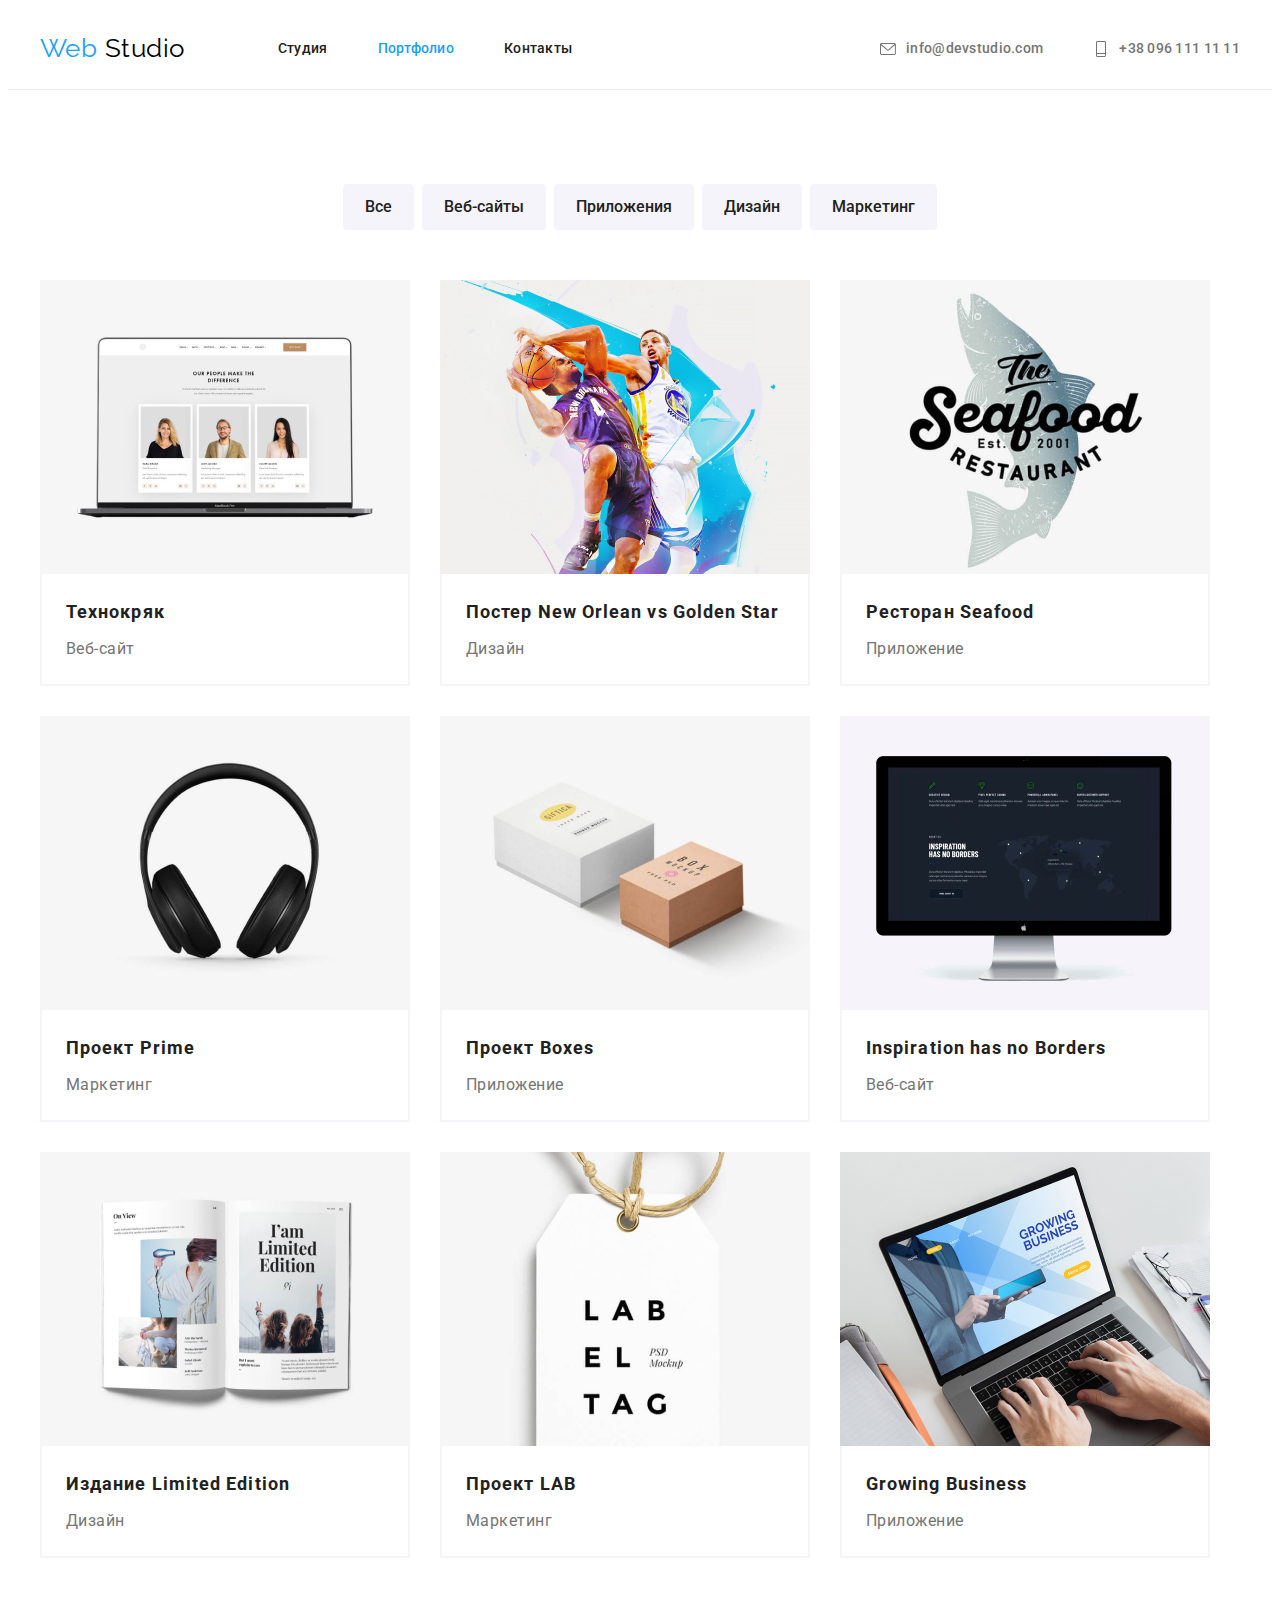
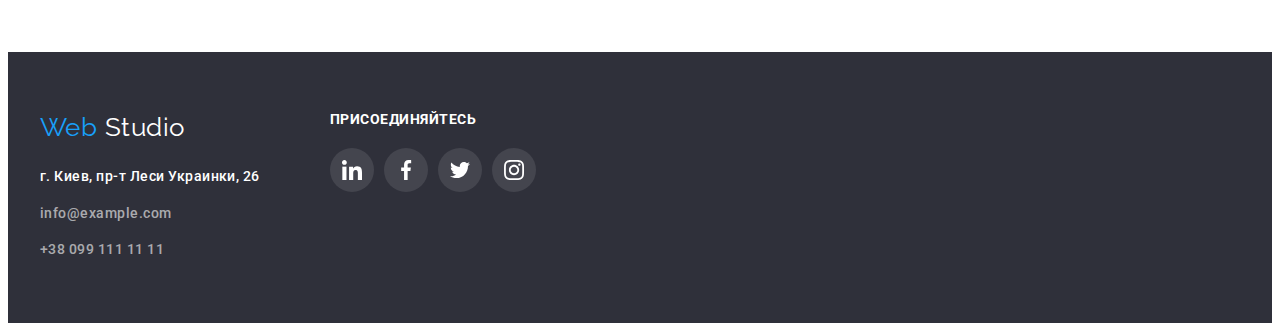
==== portfolio.html @ 3218a9df "copied home work4" ====
<!DOCTYPE html>
<html lang="ru">

<head>
    <meta charset="UTF-8" />
    <meta http-equiv="X-UA-Compatible" content="IE=edge" />
    <meta name="viewport" content="width=device-width, initial-scale=1.0" />
    <title>portfolio</title>
    <link rel="preconnect" href="https://fonts.googleapis.com">
    <link rel="preconnect" href="https://fonts.gstatic.com" crossorigin>
    <link
        href="https://fonts.googleapis.com/css2?family=Montserrat:wght@400;700&family=Raleway:wght@700&family=Roboto:wght@400;500;700;900&display=swap"
        rel="stylesheet">
    <link rel="stylesheet" href="https://cdnjs.cloudflare.com/ajax/libs/modern-normalize/1.1.0/modern-normalize.min.css"
        integrity="sha512-wpPYUAdjBVSE4KJnH1VR1HeZfpl1ub8YT/NKx4PuQ5NmX2tKuGu6U/JRp5y+Y8XG2tV+wKQpNHVUX03MfMFn9Q=="
        crossorigin="anonymous" referrerpolicy="no-referrer" />
    <link rel="stylesheet" href="./css/styles.css" />
</head>

<body>
    <header class="header">
        <div class="container header-container">
            <nav class="navigation">
                <a href="#" class="header-logo logo">
                    <span class="header-logo-primary">Web</span>
                    <span class="header-logo-secondary">Studio</span>
                </a>
                <ul class="header-navigation list">
                <li class="navigation-item"><a href="./index.html" class="header-link">Студия</a></li>
                <li class="navigation-item"><a href="#" class="header-link current">Портфолио</a></li>
                <li class="navigation-item"><a href="#" class="header-link">Контакты</a></li>
            </ul>
            </nav>
            <ul class="header-kontakt list">
                <li class="header-item header-item-mail"><a href="mailto:info@devstudio.com" class="header-link-mail">
                        <svg class="icon-letter" width="16" height="16">
                            <use href="./images/icons.svg#icon-letter"></use>
                        </svg>
                        info@devstudio.com</a>
                </li>
                <li class="header-item header-item-tel"><a href="tel:+380961111111" class="header-link-tel">
                        <svg class="icon-letter" width="16" height="16">
                            <use href="./images/icons.svg#icon-smartphone"></use>
                        </svg>
                        +38 096 111 11 11</a>
                </li>
            </ul>
        </div>
    </header>

    <main class="portfolio-main">
        <section class="portfolio-gallery">
            <div class="container portfolio">
            <h1 hidden class="portfolio-filtr-title hidden">Фильтр</h1>
            <ul class="portfolio-filtr-list list">
                <li class="portfolio-filtr-item">
                    <button type="button" class="portfolio-filtr-btn">Все</button>
                </li>
                <li class="portfolio-filtr-item">
                    <button type="button" class="portfolio-filtr-btn">Веб-сайты</button>
                </li>
                <li class="portfolio-filtr-item">
                    <button type="button" class="portfolio-filtr-btn">Приложения</button>
                </li>
                <li class="portfolio-filtr-item">
                    <button type="button" class="portfolio-filtr-btn">Дизайн</button>
                </li>
                <li class="portfolio-filtr-item">
                    <button type="button" class="portfolio-filtr-btn">Маркетинг</button>
                </li>
            </ul>
            <h2 hidden class="portfolio-gallery-title hidden">Наши проекты</h2>
            <ul class="portfolio-gallery-list list">
                <li class="portfolio-gallery-item">
                    <a class="card" href="#" >
                    <img class="portfolio-gallery-card" src="./images/card1.jpg" alt="нутбук с карточками" width="370" height="294" />
                    <div class="gallery-card-name">
                    <h3 class="portfolio-gallery-name">Технокряк</h3>
                    <p class="portfolio-gallery-speciality">Веб-сайт</p>
                    </div>
                    </a>
                </li>
                <li class="portfolio-gallery-item">
                    <a class="card" href="#" >
                    <img class="portfolio-gallery-card" src="./images/card2.jpg" alt="баскетболисты" width="370" height="294" />
                    <div class="gallery-card-name">
                    <h3 class="portfolio-gallery-name">Постер New Orlean vs Golden Star</h3>
                    <p class="portfolio-gallery-speciality">Дизайн</p>
                    </div>
                    </a>
                </li>
                <li class="portfolio-gallery-item">
                    <a class="card" href="#" >
                    <img class="portfolio-gallery-card" src="./images/card3.jpg" alt="логотип ресторана" width="370" height="294" />
                    <div class="gallery-card-name">
                    <h3 class="portfolio-gallery-name">Ресторан Seafood</h3>
                    <p class="portfolio-gallery-speciality">Приложение</p>
                    </div>
                    </a>
                </li>
                <li class="portfolio-gallery-item">
                    <a class="card" href="#" >
                    <img class="portfolio-gallery-card" src="./images/card4.jpg" alt="наушники" width="370" height="294" />
                    <div class="gallery-card-name">
                    <h3 class="portfolio-gallery-name">Проект Prime</h3>
                    <p class="portfolio-gallery-speciality">Маркетинг</p>
                    </div>
                    </a>
                </li>
                <li class="portfolio-gallery-item">
                    <a class="card" href="#" >
                    <img class="portfolio-gallery-card" src="./images/card5.jpg" alt="коробки" width="370" height="294" />
                    <div class="gallery-card-name">
                    <h3 class="portfolio-gallery-name">Проект Boxes</h3>
                    <p class="portfolio-gallery-speciality">Приложение</p>
                    </div>
                    </a>
                </li>
                <li class="portfolio-gallery-item">
                    <a class="card" href="#" >
                    <img class="portfolio-gallery-card" src="./images/card6.jpg" alt="монитор" width="370" height="294" />
                    <div class="gallery-card-name">
                    <h3 class="portfolio-gallery-name">Inspiration has no Borders</h3>
                    <p class="portfolio-gallery-speciality">Веб-сайт</p>
                    </div>
                    </a>
                </li>
                <li class="portfolio-gallery-item">
                    <a class="card" href="#" >
                    <img class="portfolio-gallery-card" src="./images/card7.jpg" alt="открытая книга" width="370" height="294" />
                    <div class="gallery-card-name">
                    <h3 class="portfolio-gallery-name">Издание Limited Edition</h3>
                    <p class="portfolio-gallery-speciality">Дизайн</p>
                    </div>
                    </a>
                </li>
                <li class="portfolio-gallery-item">
                    <a class="card" href="#">
                    <img class="portfolio-gallery-card" src="./images/card8.jpg" alt="ярлык на нитке" width="370" height="294" />
                    <div class="gallery-card-name">
                    <h3 class="portfolio-gallery-name">Проект LAB</h3>
                    <p class="portfolio-gallery-speciality">Маркетинг</p>
                    </div>
                    </a>
                </li>
                <li class="portfolio-gallery-item">
                    <a class="card" href="#">
                    <img class="portfolio-gallery-card" src="./images/card9.jpg" alt="ноутбук" width="370" height="294" />
                    <div class="gallery-card-name">
                    <h3 class="portfolio-gallery-name">Growing Business</h3>
                    <p class="portfolio-gallery-speciality">Приложение</p>
                    </div>
                    </a>
                </li>
            </ul>
            </div>
        </section>
    </main>


    <footer class="footer">
        <div class="container footer-container">
            <div class="footer-left">
            <a href="#" class="footer-logo logo">
                <span class="footer-logo-primary">Web</span>
                <span class="footer-logo-secondary">Studio</span>
            </a>
            <address class="address">
                <ul class="footer-kontakt list">
                    <li class="footer-item footer-item-addr">
                    <a href="https://goo.gl/maps/4J9tfY7MrZonfXUK9" class="footer-link-addr" target="_blank"
                        rel="noopener noreferrer nofollow">г. Киев, пр-т Леси Украинки, 26</a>
                    </li>
                    <li class="footer-item footer-item-mail"><a href="mailto:info@example.com" class="footer-link-mail">info@example.com</a>
                    </li>
                    <li class="footer-item footer-item-tel"><a href="tel:+380991111111" class="footer-link-tel">+38 099 111 11 11</a>
                    </li>
                </ul>
            </address>
        </div>

        <div class="footer-links">
            <h2 class="footer-link-title">присоединяйтесь</h2>
            <ul class="footer-link-list list">
                <li class="footer-link-item">
                    <a class="footer-link-icon" href="#">
                        <svg class="link-icon-svg footer-link-icon-svg">
                            <use href="./images/icons.svg#icon-instagram"></use>
                        </svg>
                    </a>
                </li>
                <li class="footer-link-item">
                    <a class="footer-link-icon" href="#">
                        <svg class="link-icon-svg footer-link-icon-svg">
                            <use href="./images/icons.svg#icon-twitter"></use>
                        </svg>
                    </a>
                </li>
                <li class="footer-link-item">
                    <a class="footer-link-icon" href="#">
                        <svg class="link-icon-svg footer-link-icon-svg">
                            <use href="./images/icons.svg#icon-facebook"></use>
                        </svg>
                    </a>
                </li>
                <li class="footer-link-item">
                    <a class="footer-link-icon" href="#">
                        <svg class="link-icon-svg footer-link-icon-svg">
                            <use href="./images/icons.svg#icon-linkedin"></use>
                        </svg>
                    </a>
                </li>
            </ul>
        </div>
    </footer>
</body>

</html>
---- css/styles.css ----
/* цвет основного фона #E5E5E5; */
/* цвет дополнительного фона #2F303A; */
/* цвет белого фона #FFFFFF; */

/* цвет акцента #2196F3 */
/* цвет основного логотипа #000000 */
/* цвет дополнительного логотипа #FFFFFF */

/* цвет текста #000000 */
/* цвет белого текста #000000 */
/* цвет текста заглавий #212121 */
/* цвет текста "контактов header" rgba(117, 117, 117, 1) */
/* цвет текста "контактов footer" rgba(255, 255, 255, 0.6) */

/* цколичество карточек в ряду галереи -3 */

/* --------------------------------------------- Переменные --------------------------------------------------*/
:root {
  --background-primary-color: #e5e5e5;
  --background-secondary-color: #2f303a;
  --background-wheit-color: #ffffff;

  --accent-color: #18a0fb;
  --logo-primary-text-color: #000000;
  --logo-secondary-text-color: #ffffff;

  --primary-text-color: #757575;
  --primary-white-color: #ffffff;
  --title-text-color: #212121;
  --text-kontact-header: rgba(117, 117, 117, 1);
  --text-kontact-footer: rgba(255, 255, 255, 0.6);

  --number-in-a-row: 3;
}

h1,
h2,
h3,
h4,
h5,
h6,
p {
  margin: 0;
}

ul {
  margin: 0;
  padding: 0;
}

img {
  display: block;
  max-width: 100%;
}

button {
  cursor: pointer;
  border-radius: 4px;
}

body {
  background-color: #ffffff;
  font-family: Roboto, sans-serif;
  color: var(--primary-text-color);

  font-size: 16px;
  line-height: 1.67;
  letter-spacing: 0.03em;
}

a {
  text-decoration: none;
}

.container {
  width: 1200px;
  padding-left: 15px;
  padding-right: 15px;
  margin: 0 auto;
}

.list {
  list-style: none;
}
.hero-title,
.about-title {
  text-transform: uppercase;
}

.hidden {
  position: absolute;
  white-space: nowrap;
  width: 1px;
  height: 1px;
  overflow: hidden;
  border: 0;
  padding: 0;
  clip: rect(0 0 0 0);
  clip-path: inset(50%);
  margin: -1px;
}

.logo {
  font-family: Raleway, csans-serif;
  color: var(--accent-color);
  font-size: 26px;
  line-height: 1.2;
  text-decoration: none;
}

/* ---------------------------------- header - section ------------------------------------*/

.header {
  padding-top: 25px;
  padding-bottom: 25px;
  border-bottom: 1px solid #ececec;
}

.header-container {
  display: flex;
  align-items: center;
}

.navigation {
  display: flex;
}

.header-logo {
  margin-right: 93px;
}

.header-logo-secondary {
  color: var(--logo-primary-text-color);
}

.header-navigation {
  display: flex;
  align-items: center;
}

.navigation-item + .navigation-item {
  margin-left: 50px;
}

.header-kontakt {
  display: flex;
  margin-left: auto;
  align-items: center;
}

.header-item:not(:last-child) {
  margin-right: 50px;
}

.icon-letter {
  margin-right: 10px;
  fill: currentColor;
}

.navigation-item,
.header-link-mail,
.header-link-tel {
  font-weight: 500;
  font-size: 14px;
  line-height: 1.14;
  letter-spacing: 0.02em;
  text-decoration: none;
}

.header-link {
  color: var(--title-text-color);
  display: flex;
  align-items: center;
}

.current {
  color: var(--accent-color);
}

.header-link-mail,
.header-link-tel {
  list-style: none;
  color: var(--text-kontact-header);
  display: flex;
  align-items: center;
}

.header-link:hover,
.header-link:focus,
.header-link-mail:hover,
.header-link-mail:focus,
.header-link-tel:hover,
.header-link-tel:focus {
  color: var(--accent-color);
}
/* ----------------------------------main - section --------------------------------*/
.main-container {
  display: flex;
  flex-direction: column;
  justify-content: center;
}
/* ----------------------------------hero - section --------------------------------*/

.hero {
  padding-top: 200px;
  padding-bottom: 200px;
  background-color: var(--background-secondary-color);
  text-align: center;

  margin-left: auto;
  margin-right: auto;
  background-image: linear-gradient(
      to right,
      rgba(47, 48, 58, 0.4),
      rgba(47, 48, 58, 0.4)
    ),
    url(../images/hero-bg.jpg);
  background-size: cover; /**/
  max-width: 1600px; /**/
  background-repeat: no-repeat;
  background-position: center;
}

.hero-container {
  color: var(--primary-white-color);
  letter-spacing: 0.06em;
}

.hero-title {
  width: 696px;
  margin: 0 auto 30px;
  font-family: inherit;

  font-weight: 900;
  font-size: 44px;
  line-height: 1.36;
  letter-spacing: 0.06em;
}

.hero-btn {
  /*display: block;
  margin: 0 auto;*/

  padding-top: 10px;
  padding-bottom: 10px;
  padding-left: 32px;
  padding-right: 32px;
  background-color: var(--accent-color);
  font-family: inherit;
  text-align: center;

  border: none;
  color: var(--primary-white-color);
}

/* ----------------------------------about - section --------------------------------*/

.about {
  padding-top: 94px;
}

.about-list {
  display: flex;
}

.about-item {
  width: 270px;
}

.about-item + .about-item {
  margin-left: 30px;
}

.about-title {
  color: var(--title-text-color);
  font-weight: 700;
  font-size: 14px;
  line-height: 1.14;
  margin-bottom: 10px;
}

.about-after-title {
  color: var(--primary-text-color);
  font-size: 14px;
  line-height: 1.71;
}

.about-background {
  display: flex;
  width: 270px;
  height: 120px;
  justify-content: center;
  align-items: center;
  background-color: #f5f4fa;
  border-radius: 4px;
  margin-bottom: 30px;
}

.about-icon {
  width: 70px;
  height: 70px;
}

/* ----------------------------------field - section --------------------------------*/

.field {
  padding-top: 94px;
  padding-bottom: 94px;
}

.field-title {
  color: var(--title-text-color);
  font-size: 36px;
  line-height: 1.16;
  text-align: center;
  margin-bottom: 50px;
}

.field-list {
  display: flex;
  justify-content: space-between;
  flex-wrap: wrap;
}

/* ----------------------------------person-comand - section --------------------------------*/

.person-comand {
  padding-top: 94px;
  padding-bottom: 94px;
  background-color: #f5f4fa;
  justify-content: center;
}

.person-comand-title {
  color: var(--title-text-color);
  font-size: 36px;
  line-height: 1.16;
  text-align: center;
  margin-bottom: 50px;
}

.person-comand-list {
  display: flex;
  justify-content: space-between;
  flex-wrap: wrap;
}

.person-comand-item {
  font-size: 16px;
  line-height: 1.19;
  width: calc(100% / 4-30px);
  justify-content: center;
  background: var(--background-wheit-color);
  box-shadow: 0px 1px 3px rgba(0, 0, 0, 0.12), 0px 1px 1px rgba(0, 0, 0, 0.14),
    0px 2px 1px rgba(0, 0, 0, 0.2);
  border-radius: 0px 0px 4px 4px;
}

.person {
  text-align: center;
  padding-top: 30px;
  padding-bottom: 30px;
}

.person-name {
  text-align: center;
  color: var(--title-text-color);
  font-weight: 500;
  margin-bottom: 10px;
}

.person-speciality {
  text-align: center;
  color: var(-primary-text-color);
  margin-bottom: 16px;
}
.link-list {
  display: flex;
  justify-content: center;
}

.link-item {
  display: flex;
  height: 44px;
  width: 44px;
}

.link-icon {
  height: 100%;
  width: 100%;
  border-radius: 50%;
  justify-content: center;
  align-items: center;
}

.link-item + .link-item {
  margin-left: 10px;
}

.link-icon-svg {
  width: 44px;
  height: 44px;
  fill: #afb1b8;
}

.link-icon:hover,
.link-icon:focus {
  background-color: var(--accent-color);
}
.link-icon:hover .link-icon-svg,
.link-icon:focus .link-icon-svg {
  fill: var(--background-wheit-color);
}
/* ----------------------------------clients - section --------------------------------*/

.clients {
  padding-top: 94px;
  padding-bottom: 94px;
  justify-content: center;
}

.clients-title {
  color: var(--title-text-color);
  font-size: 36px;
  line-height: 1.16;
  text-align: center;
  margin-bottom: 50px;
}

.clients-list {
  display: flex;
  justify-content: space-between;
}

.clients-item {
  display: flex;
  width: 170px;
  height: 92px;
}

.clients-icon {
  display: flex;
  width: 100%;
  height: 100%;
  border: 1px solid #afb1b8;
  border-radius: 4px;
  justify-content: center;
  align-items: center;
}

.clients-icon-svg {
  width: 106px;
  height: 60px;
  fill: #afb1b8;
}

.clients-icon:hover,
.clients-icon:focus {
  border: 1px solid var(--accent-color);
}

.clients-icon:hover .clients-icon-svg,
.clients-icon:focus .clients-icon-svg {
  fill: var(--accent-color);
}

/* ------------------------portfolio-gallery - section --------------------------------*/

.portfolio-gallery {
  padding-top: 94px;
  padding-bottom: 94px;
}

.portfolio-filtr-list {
  display: flex;
  margin-bottom: 50px;
  justify-content: center;
}

.portfolio-filtr-item {
  display: flex;
}

.portfolio-filtr-btn {
  background-color: #f5f4fa;
  padding-top: 10px;
  padding-bottom: 10px;
  padding-left: 22px;
  padding-right: 22px;
  border: none;

  font-family: inherit;
  font-weight: 500;
  font-size: 16px;
  line-height: 1.62;
  text-align: center;

  color: var(--title-text-color);
  cursor: pointer;
}

.portfolio-filtr-btn:hover,
.portfolio-filtr-btn:focus {
  box-shadow: 0px 3px 1px rgba(0, 0, 0, 0.1), 0px 1px 2px rgba(0, 0, 0, 0.08),
    0px 2px 2px rgba(0, 0, 0, 0.12);
}

.portfolio-filtr-item + .portfolio-filtr-item {
  margin-left: 8px;
}

.portfolio-filtr-btn:hover,
.portfolio-filtr-btn:focus {
  color: #ffffff;
  background-color: var(--accent-color);
}

/* ------------------------portfolio-gallery-list - section --------------------------*/

.portfolio-gallery-list {
  display: flex;
  flex-wrap: wrap;
  margin-top: -30px;
  margin-left: -30px;
}

.portfolio-gallery-item {
  width: calc(100% / var(--number-in-a-row)-30px);
  margin-top: 30px;
  margin-left: 30px;
  box-sizing: border-box;
}

.card {
  display: block;
}

.card:hover,
.card:focus {
  box-shadow: 0px 1px 1px rgba(0, 0, 0, 0.12), 0px 4px 4px rgba(0, 0, 0, 0.06),
    1px 4px 6px rgba(0, 0, 0, 0.16);
}

.gallery-card-name {
  padding-top: 20px;
  padding-bottom: 20px;
  padding-left: 24px;
  padding-right: 24px;
  border-left: 2px solid #f5f4fa;
  border-right: 2px solid #f5f4fa;
  border-bottom: 2px solid #f5f4fa;
}

.portfolio-gallery-name {
  font-weight: 700;
  font-size: 18px;
  line-height: 2;
  letter-spacing: 0.06em;
  /*text-align: center;*/
  margin-bottom: 4px;
  color: var(--title-text-color);
}

.portfolio-gallery-speciality {
  line-height: 1.87;
  /*text-align: center;*/
  color: var(--primary-text-color);
}

/* ------------------------.footer-logo - section --------------------------------*/

.footer {
  background-color: var(--background-secondary-color);
  padding-top: 60px;
  padding-bottom: 60px;
}

.footer-container {
  display: flex;
}
/* -------logo--------*/

.footer-left {
  display: block;
}

.footer-logo {
  display: block;
  margin-bottom: 20px;
}

.footer-item:not(:last-child) {
  margin-bottom: 10px;
}

/* ------address-------*/

/*.address {
   display: flex;
}*/

.footer-logo-secondary {
  color: var(--logo-secondary-text-color);
}

.footer-link-addr,
.footer-link-mail,
.footer-link-tel {
  text-decoration: none;
  font-style: normal;
  font-size: 14px;
  line-height: 1.71;
  font-weight: 500;
}

.footer-link-addr {
  color: var(--logo-secondary-text-color);
}

.footer-link-mail,
.footer-link-tel {
  color: var(--text-kontact-footer);
}

/* ------connect-------*/

.footer-links {
  align-items: baseline;
  margin-left: 70px;
}

.footer-link-title {
  margin-bottom: 20px;

  font-size: 14px;
  line-height: 1.14;
  text-transform: uppercase;
  color: var(--background-wheit-color);
}

.footer-link-list {
  display: flex;
  justify-content: center;
}

.footer-link-item {
  display: flex;
  height: 44px;
  width: 44px;
}

.footer-link-icon {
  height: 100%;
  width: 100%;
  border-radius: 50%;
  justify-content: center;
  align-items: center;
  background-color: rgba(255, 255, 255, 0.1);
}

.footer-link-item + .footer-link-item {
  margin-left: 10px;
}

.footer-link-icon-svg {
  width: 44px;
  height: 44px;
  fill: var(--background-wheit-color);
}

.footer-link-icon:hover,
.footer-link-icon:focus {
  background-color: var(--accent-color);
}
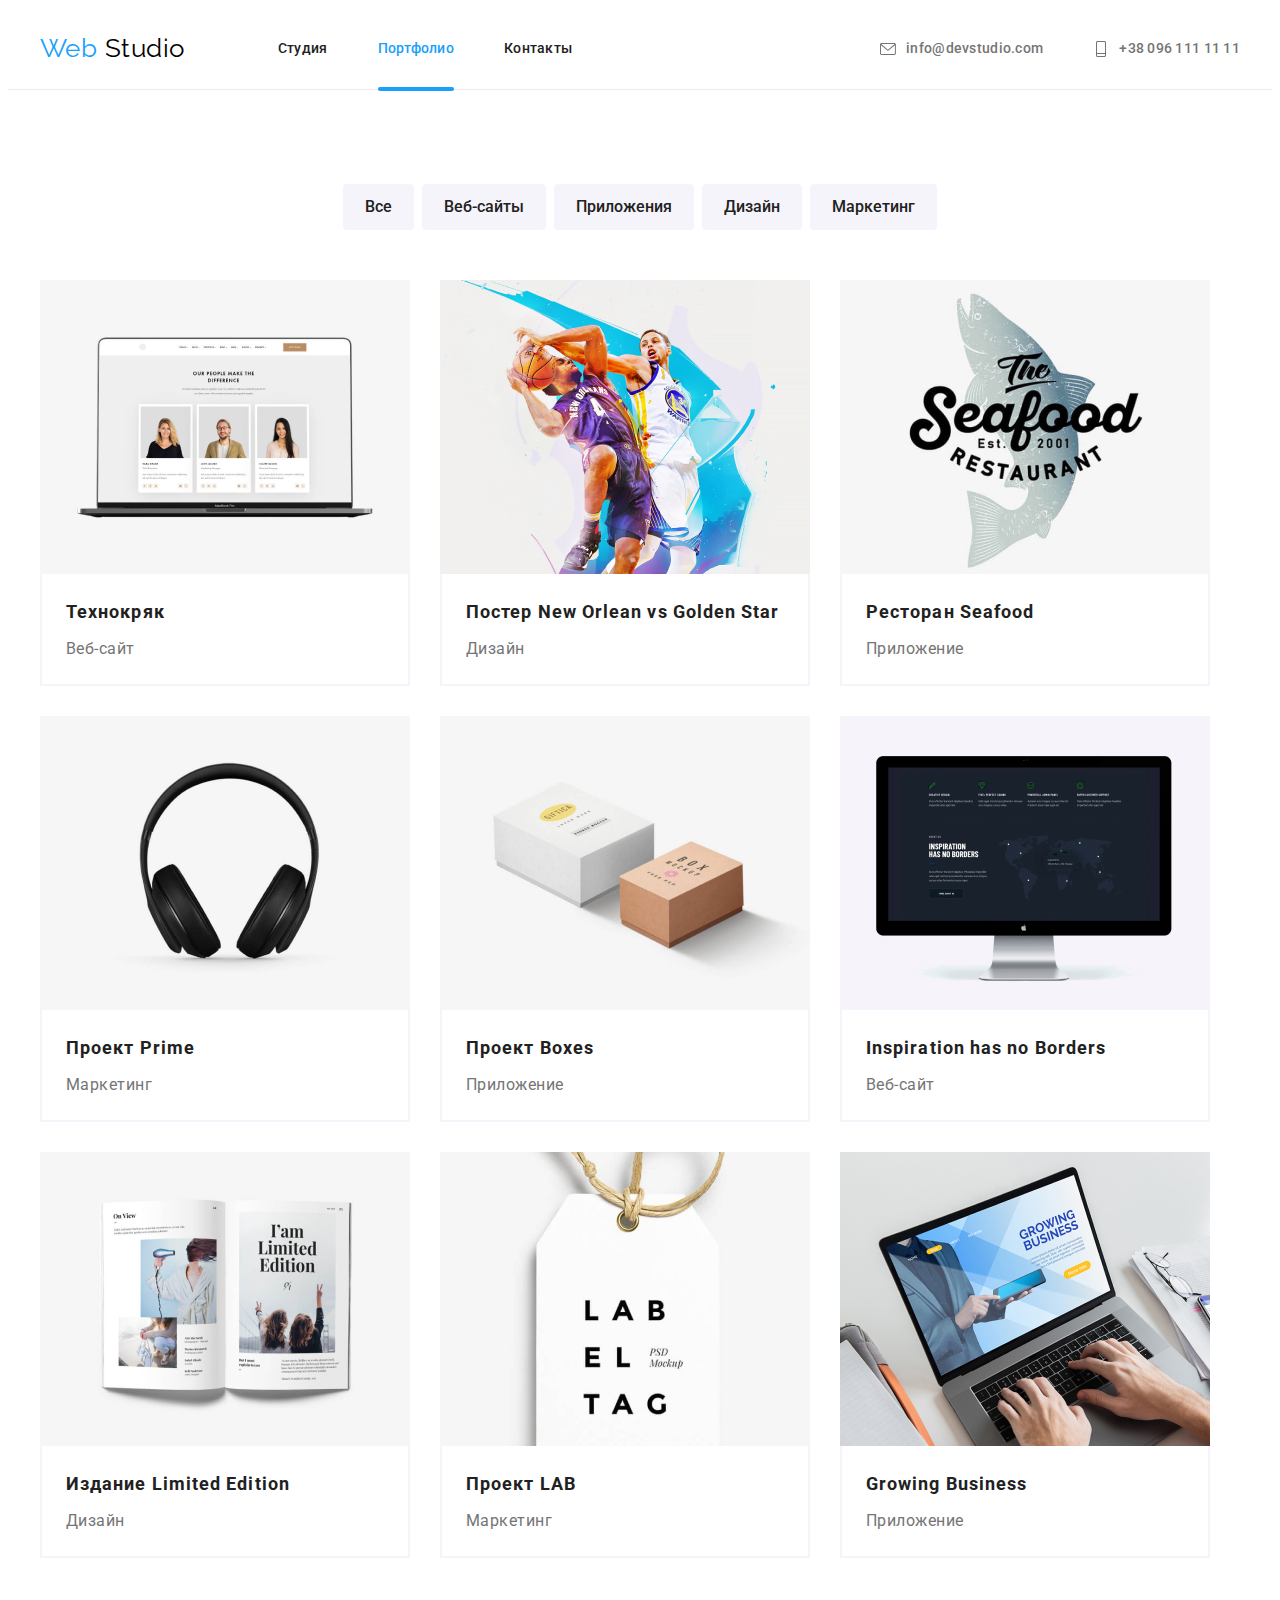
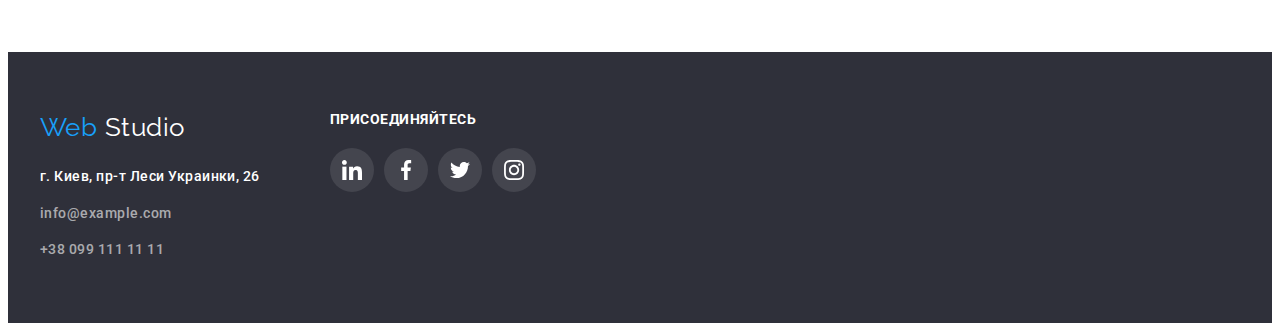
==== commit eda2d86a: "edit Home Work 5" ====
--- a/portfolio.html
+++ b/portfolio.html
@@ -21,7 +21,7 @@
     <header class="header">
         <div class="container header-container">
             <nav class="navigation">
-                <a href="#" class="header-logo logo">
+                <a href="./index.html" class="header-logo logo">
                     <span class="header-logo-primary">Web</span>
                     <span class="header-logo-secondary">Studio</span>
                 </a>
@@ -73,7 +73,13 @@
             <ul class="portfolio-gallery-list list">
                 <li class="portfolio-gallery-item">
                     <a class="card" href="#" >
-                    <img class="portfolio-gallery-card" src="./images/card1.jpg" alt="нутбук с карточками" width="370" height="294" />
+                        <div class="portfolio-gallery-card-wrap">
+                            <img class="portfolio-gallery-card" src="./images/card1.jpg" alt="нутбук с карточками" width="370" height="294" />
+                            <p class="portfolio-gallery-card-overley">
+                            Технокряк это современная площадка распространения коронавируса. Компании используют эту платформу для цифрового
+                            шпионажа и атак на защищённые сервера конкурентов.
+                            </p>
+                        </div>
                     <div class="gallery-card-name">
                     <h3 class="portfolio-gallery-name">Технокряк</h3>
                     <p class="portfolio-gallery-speciality">Веб-сайт</p>
@@ -82,7 +88,13 @@
                 </li>
                 <li class="portfolio-gallery-item">
                     <a class="card" href="#" >
-                    <img class="portfolio-gallery-card" src="./images/card2.jpg" alt="баскетболисты" width="370" height="294" />
+                        <div class="portfolio-gallery-card-wrap">
+                            <img class="portfolio-gallery-card" src="./images/card2.jpg" alt="баскетболисты" width="370" height="294" />
+                            <p class="portfolio-gallery-card-overley">
+                            Технокряк это современная площадка распространения коронавируса. Компании используют эту платформу для цифрового
+                            шпионажа и атак на защищённые сервера конкурентов.
+                            </p>
+                        </div>
                     <div class="gallery-card-name">
                     <h3 class="portfolio-gallery-name">Постер New Orlean vs Golden Star</h3>
                     <p class="portfolio-gallery-speciality">Дизайн</p>
@@ -91,7 +103,13 @@
                 </li>
                 <li class="portfolio-gallery-item">
                     <a class="card" href="#" >
-                    <img class="portfolio-gallery-card" src="./images/card3.jpg" alt="логотип ресторана" width="370" height="294" />
+                        <div class="portfolio-gallery-card-wrap">
+                            <img class="portfolio-gallery-card" src="./images/card3.jpg" alt="логотип ресторана" width="370" height="294" />
+                            <p class="portfolio-gallery-card-overley">
+                            Технокряк это современная площадка распространения коронавируса. Компании используют эту платформу для цифрового
+                            шпионажа и атак на защищённые сервера конкурентов.
+                            </p>
+                        </div>
                     <div class="gallery-card-name">
                     <h3 class="portfolio-gallery-name">Ресторан Seafood</h3>
                     <p class="portfolio-gallery-speciality">Приложение</p>
@@ -100,7 +118,13 @@
                 </li>
                 <li class="portfolio-gallery-item">
                     <a class="card" href="#" >
-                    <img class="portfolio-gallery-card" src="./images/card4.jpg" alt="наушники" width="370" height="294" />
+                        <div class="portfolio-gallery-card-wrap">
+                            <img class="portfolio-gallery-card" src="./images/card4.jpg" alt="наушники" width="370" height="294" />
+                            <p class="portfolio-gallery-card-overley">
+                            Технокряк это современная площадка распространения коронавируса. Компании используют эту платформу для цифрового
+                            шпионажа и атак на защищённые сервера конкурентов.
+                            </p>
+                        </div>
                     <div class="gallery-card-name">
                     <h3 class="portfolio-gallery-name">Проект Prime</h3>
                     <p class="portfolio-gallery-speciality">Маркетинг</p>
@@ -109,7 +133,13 @@
                 </li>
                 <li class="portfolio-gallery-item">
                     <a class="card" href="#" >
-                    <img class="portfolio-gallery-card" src="./images/card5.jpg" alt="коробки" width="370" height="294" />
+                        <div class="portfolio-gallery-card-wrap">
+                            <img class="portfolio-gallery-card" src="./images/card5.jpg" alt="коробки" width="370" height="294" />
+                            <p class="portfolio-gallery-card-overley">
+                            Технокряк это современная площадка распространения коронавируса. Компании используют эту платформу для цифрового
+                            шпионажа и атак на защищённые сервера конкурентов.
+                            </p>
+                        </div>
                     <div class="gallery-card-name">
                     <h3 class="portfolio-gallery-name">Проект Boxes</h3>
                     <p class="portfolio-gallery-speciality">Приложение</p>
@@ -118,7 +148,13 @@
                 </li>
                 <li class="portfolio-gallery-item">
                     <a class="card" href="#" >
-                    <img class="portfolio-gallery-card" src="./images/card6.jpg" alt="монитор" width="370" height="294" />
+                        <div class="portfolio-gallery-card-wrap">
+                            <img class="portfolio-gallery-card" src="./images/card6.jpg" alt="монитор" width="370" height="294" />
+                            <p class="portfolio-gallery-card-overley">
+                            Технокряк это современная площадка распространения коронавируса. Компании используют эту платформу для цифрового
+                            шпионажа и атак на защищённые сервера конкурентов.
+                            </p>
+                        </div>
                     <div class="gallery-card-name">
                     <h3 class="portfolio-gallery-name">Inspiration has no Borders</h3>
                     <p class="portfolio-gallery-speciality">Веб-сайт</p>
@@ -127,7 +163,13 @@
                 </li>
                 <li class="portfolio-gallery-item">
                     <a class="card" href="#" >
-                    <img class="portfolio-gallery-card" src="./images/card7.jpg" alt="открытая книга" width="370" height="294" />
+                        <div class="portfolio-gallery-card-wrap">
+                            <img class="portfolio-gallery-card" src="./images/card7.jpg" alt="открытая книга" width="370" height="294" />
+                            <p class="portfolio-gallery-card-overley">
+                            Технокряк это современная площадка распространения коронавируса. Компании используют эту платформу для цифрового
+                            шпионажа и атак на защищённые сервера конкурентов.
+                            </p>
+                        </div>
                     <div class="gallery-card-name">
                     <h3 class="portfolio-gallery-name">Издание Limited Edition</h3>
                     <p class="portfolio-gallery-speciality">Дизайн</p>
@@ -136,7 +178,13 @@
                 </li>
                 <li class="portfolio-gallery-item">
                     <a class="card" href="#">
-                    <img class="portfolio-gallery-card" src="./images/card8.jpg" alt="ярлык на нитке" width="370" height="294" />
+                        <div class="portfolio-gallery-card-wrap">
+                            <img class="portfolio-gallery-card" src="./images/card8.jpg" alt="ярлык на нитке" width="370" height="294" />
+                            <p class="portfolio-gallery-card-overley">
+                            Технокряк это современная площадка распространения коронавируса. Компании используют эту платформу для цифрового
+                            шпионажа и атак на защищённые сервера конкурентов.
+                            </p>
+                        </div>
                     <div class="gallery-card-name">
                     <h3 class="portfolio-gallery-name">Проект LAB</h3>
                     <p class="portfolio-gallery-speciality">Маркетинг</p>
@@ -145,7 +193,13 @@
                 </li>
                 <li class="portfolio-gallery-item">
                     <a class="card" href="#">
-                    <img class="portfolio-gallery-card" src="./images/card9.jpg" alt="ноутбук" width="370" height="294" />
+                        <div class="portfolio-gallery-card-wrap">
+                            <img class="portfolio-gallery-card" src="./images/card9.jpg" alt="ноутбук" width="370" height="294" />
+                            <p class="portfolio-gallery-card-overley">
+                            Технокряк это современная площадка распространения коронавируса. Компании используют эту платформу для цифрового
+                            шпионажа и атак на защищённые сервера конкурентов.
+                            </p>
+                        </div>
                     <div class="gallery-card-name">
                     <h3 class="portfolio-gallery-name">Growing Business</h3>
                     <p class="portfolio-gallery-speciality">Приложение</p>
@@ -161,7 +215,7 @@
     <footer class="footer">
         <div class="container footer-container">
             <div class="footer-left">
-            <a href="#" class="footer-logo logo">
+            <a href="./index.html" class="footer-logo logo">
                 <span class="footer-logo-primary">Web</span>
                 <span class="footer-logo-secondary">Studio</span>
             </a>
--- a/css/styles.css
+++ b/css/styles.css
@@ -175,6 +175,18 @@
 
 .current {
   color: var(--accent-color);
+  position: relative;
+}
+
+.current::after {
+  content: "";
+  width: 100%;
+  height: 4px;
+  position: absolute;
+  background-color: var(--accent-color);
+  left: 0;
+  bottom: -34px;
+  border-radius: 2px;
 }
 
 .header-link-mail,
@@ -192,6 +204,7 @@
 .header-link-tel:hover,
 .header-link-tel:focus {
   color: var(--accent-color);
+  transition: color 250ms cubic-bezier(0.4, 0, 0.2, 1);
 }
 /* ----------------------------------main - section --------------------------------*/
 .main-container {
@@ -306,6 +319,7 @@
 .field {
   padding-top: 94px;
   padding-bottom: 94px;
+  z-index: 1;
 }
 
 .field-title {
@@ -513,6 +527,9 @@
 .portfolio-filtr-btn:focus {
   color: #ffffff;
   background-color: var(--accent-color);
+  transition: background-color 250ms cubic-bezier(0.4, 0, 0.2, 1),
+    color 250ms cubic-bezier(0.4, 0, 0.2, 1),
+    box-shadow 250ms cubic-bezier(0.4, 0, 0.2, 1);
 }
 
 /* ------------------------portfolio-gallery-list - section --------------------------*/
@@ -529,6 +546,7 @@
   margin-top: 30px;
   margin-left: 30px;
   box-sizing: border-box;
+  position: relative;
 }
 
 .card {
@@ -539,6 +557,7 @@
 .card:focus {
   box-shadow: 0px 1px 1px rgba(0, 0, 0, 0.12), 0px 4px 4px rgba(0, 0, 0, 0.06),
     1px 4px 6px rgba(0, 0, 0, 0.16);
+  transition: box-shadow 250ms cubic-bezier(0.4, 0, 0.2, 1);
 }
 
 .gallery-card-name {
@@ -567,6 +586,34 @@
   color: var(--primary-text-color);
 }
 
+/* ------------------------overley --------------------------------*/
+
+.portfolio-gallery-card-wrap {
+  position: relative;
+  overflow: auto;
+}
+
+.portfolio-gallery-card-overley {
+  position: absolute;
+  top: 0;
+  left: 0;
+  width: 100%;
+  height: 100%;
+  padding: 63px 24px;
+
+  font-size: 18px;
+  line-height: 1.56;
+  color: #ffffff;
+
+  background-color: var(--accent-color);
+  transform: translateY(100%);
+  transition: transform 250ms cubic-bezier(0.4, 0, 0.2, 1);
+}
+
+.portfolio-gallery-item:hover .portfolio-gallery-card-overley {
+  transform: translateY(0);
+}
+
 /* ------------------------.footer-logo - section --------------------------------*/
 
 .footer {
@@ -671,4 +718,67 @@
 .footer-link-icon:hover,
 .footer-link-icon:focus {
   background-color: var(--accent-color);
-}
+  transition: background-color 250ms cubic-bezier(0.4, 0, 0.2, 1);
+}
+
+/* ------------------------modal --------------------------------*/
+
+.backdrop {
+  width: 100vw;
+  height: 100vh;
+  background-color: rgba(0, 0, 0, 0.2);
+  position: fixed;
+  top: 0;
+  transition: opacity 500ms, visibility 500ms;
+}
+
+.is-hidden {
+  opacity: 0;
+  pointer-events: none;
+  visibility: hidden;
+}
+
+.backdrop.is-hidden .modal {
+  transform: rotate(-300deg) scale(0.5);
+}
+
+.modal {
+  width: 528px;
+  min-height: 581px;
+  background-color: #ffffff;
+  border-radius: 4px;
+  position: absolute;
+  top: 50%;
+  left: 50%;
+  transform: translate(-50%, -50%) rotate(0) scale(1);
+  transition: transform 500ms;
+  box-shadow: 0px 1px 3px rgba(0, 0, 0, 0.12), 0px 1px 1px rgba(0, 0, 0, 0.14),
+    0px 2px 1px rgba(0, 0, 0, 0.2);
+}
+
+.modal-close-btn {
+  display: flex;
+  width: 30px;
+  height: 30px;
+  border-radius: 50%;
+  border: 1px solid rgba(0, 0, 0, 0.1);
+  box-sizing: border-box;
+  background-color: transparent;
+  position: absolute;
+  top: 8px;
+  right: 8px;
+  justify-content: center;
+  align-items: center;
+}
+
+.close-icon-svg {
+  width: 18px;
+  height: 18px;
+  fill: black;
+}
+
+.modal-close-btn:hover,
+.modal-close-btn:focus {
+  background-color: var(--accent-color);
+  transition: background-color 250ms cubic-bezier(0.4, 0, 0.2, 1);
+}
